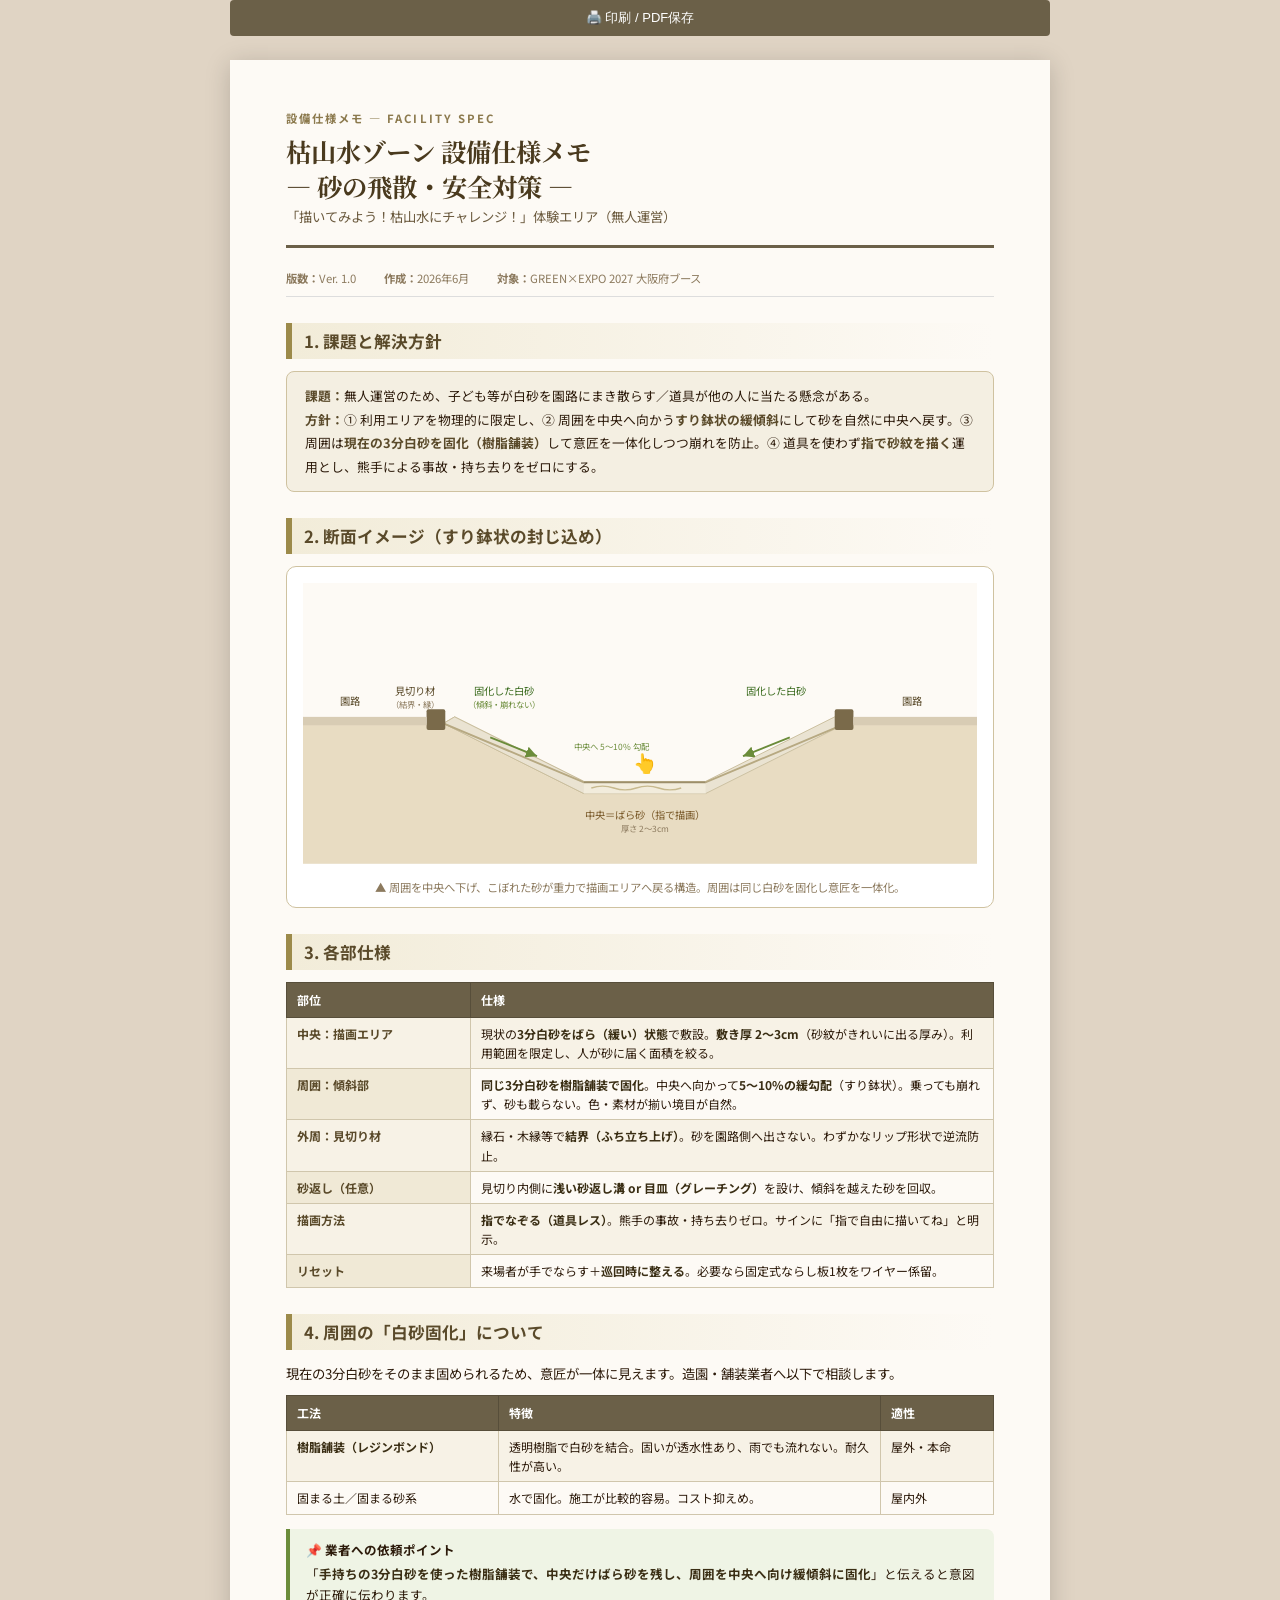
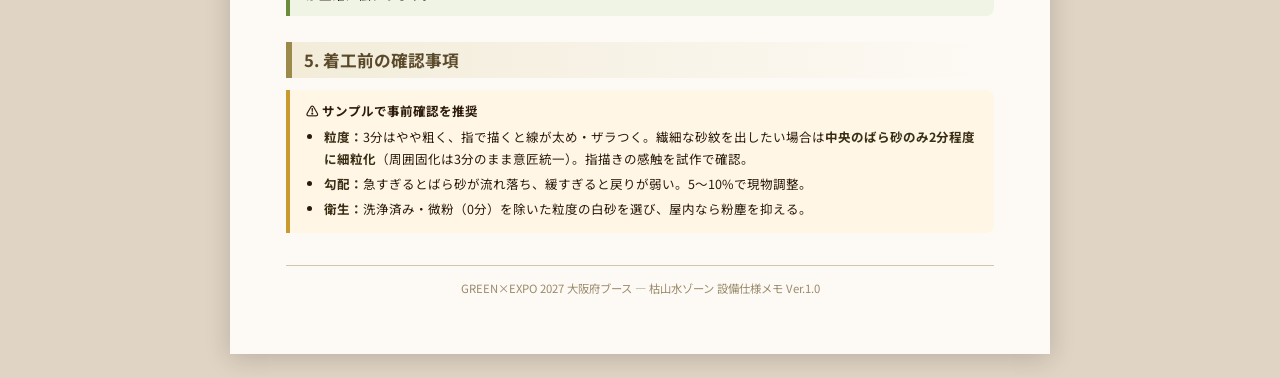
==== 枯山水ゾーン設備仕様メモ.html @ d0030f8b "docs: 枯山水ゾーンの設備仕様メモを追加 砂の飛散・安全対策。すり鉢状の封じ込め構造（断面図つき）・ 同じ3分白砂の樹脂舗装固化・指描き運用・着工前確認事項をまとめた  Co-Authored-B" ====
<!DOCTYPE html>
<html lang="ja">
<head>
<meta charset="UTF-8">
<meta name="viewport" content="width=device-width, initial-scale=1.0">
<title>枯山水ゾーン 設備仕様メモ</title>
<style>
  @import url('https://fonts.googleapis.com/css2?family=Noto+Sans+JP:wght@400;500;700&family=Noto+Serif+JP:wght@700&display=swap');

  * { box-sizing: border-box; margin: 0; padding: 0; }

  body {
    font-family: "Noto Sans JP", "Hiragino Kaku Gothic ProN", sans-serif;
    font-size: 10pt;
    line-height: 1.8;
    color: #2C1A0A;
    background: #E0D4C4;
  }

  @page { size: A4; margin: 14mm 0; }
  @media print {
    body { background: #fff; }
    .page { box-shadow: none; margin: 0 auto; border-radius: 0; }
    .no-print { display: none; }
    table, .box, .callout, .diagram { page-break-inside: avoid; }
  }

  .page {
    max-width: 820px;
    margin: 24px auto;
    background: #FDFAF5;
    box-shadow: 0 4px 24px rgba(0,0,0,0.18);
    padding: 48px 56px 56px;
  }

  /* ── ヘッダ ─────────────────────── */
  .doc-header {
    border-bottom: 3px solid #6B6048;
    padding-bottom: 16px;
    margin-bottom: 8px;
  }
  .doc-header__label {
    font-size: 8.5pt;
    letter-spacing: 0.18em;
    color: #8C7A4E;
    font-weight: 700;
  }
  .doc-header__title {
    font-family: "Noto Serif JP", serif;
    font-size: 19pt;
    font-weight: 700;
    color: #4A3A1E;
    line-height: 1.35;
    margin: 6px 0 2px;
  }
  .doc-header__sub { font-size: 10pt; color: #6B5A3E; }
  .doc-meta {
    display: flex; gap: 28px;
    font-size: 8.5pt; color: #8C7A5E;
    margin: 12px 0 26px; padding: 8px 0;
    border-bottom: 1px solid #DDD;
  }

  /* ── 見出し ──────────────────────── */
  h2 {
    font-size: 12.5pt;
    color: #5A4A2A;
    border-left: 6px solid #9C8A4A;
    padding: 3px 0 3px 12px;
    margin: 26px 0 12px;
    background: linear-gradient(90deg, #F2ECD9 0%, transparent 100%);
  }
  p { margin: 6px 0; }
  ul { margin: 6px 0 10px 22px; }
  li { margin: 3px 0; }

  /* ── 課題ボックス ───────────────── */
  .intro {
    background: #F4EFE2;
    border: 1.5px solid #CFC2A0;
    border-radius: 8px;
    padding: 12px 18px;
    font-size: 9.6pt;
    line-height: 1.85;
  }
  .intro strong { color: #5A4A2A; }

  /* ── 断面図 ──────────────────────── */
  .diagram {
    background: #fff;
    border: 1.5px solid #CFC2A0;
    border-radius: 10px;
    padding: 16px 16px 10px;
    margin: 12px 0;
    text-align: center;
  }
  .diagram svg { width: 100%; height: auto; max-width: 700px; }
  .diagram__cap { font-size: 8.5pt; color: #8C7A5E; margin-top: 6px; }

  /* ── テーブル ────────────────────── */
  table {
    width: 100%; border-collapse: collapse;
    font-size: 9pt; margin: 10px 0 14px;
  }
  th {
    background: #6B6048; color: #fff;
    text-align: left; padding: 6px 10px;
    border: 1px solid #574E3A; font-weight: 700;
  }
  td {
    padding: 6px 10px; border: 1px solid #D0C6AC;
    vertical-align: top; line-height: 1.6;
  }
  tr:nth-child(even) td { background: #F7F2E6; }
  td.k { background: #F0E9D6; font-weight: 700; color: #5A4A2A; white-space: nowrap; width: 26%; }
  td strong { color: #3A2E14; }

  /* ── 注意ボックス ───────────────── */
  .callout {
    border-left: 4px solid;
    border-radius: 0 8px 8px 0;
    padding: 10px 16px;
    margin: 12px 0;
    font-size: 9.4pt;
    line-height: 1.75;
  }
  .callout--note { background: #EFF4E5; border-color: #6B8C3A; }
  .callout--check { background: #FFF6E5; border-color: #C99A30; }
  .callout strong { color: #3A2E14; }
  .callout__title { font-weight: 700; display: block; margin-bottom: 2px; }

  .footer-note {
    margin-top: 32px; padding-top: 12px;
    border-top: 1px solid #D0C6AC;
    font-size: 8.5pt; color: #9B8A6A; text-align: center;
  }

  .print-btn {
    display: block; width: 820px; max-width: 100%;
    margin: 0 auto 8px; text-align: center;
    padding: 9px; font-size: 13px;
    background: #6B6048; color: #fff;
    border: none; cursor: pointer; border-radius: 4px;
  }
  .print-btn:hover { background: #837750; }
</style>
</head>
<body>

<button class="print-btn no-print" onclick="window.print()">🖨️ 印刷 / PDF保存</button>

<div class="page">

  <div class="doc-header">
    <div class="doc-header__label">設備仕様メモ ― FACILITY SPEC</div>
    <div class="doc-header__title">枯山水ゾーン 設備仕様メモ<br>― 砂の飛散・安全対策 ―</div>
    <div class="doc-header__sub">「描いてみよう！枯山水にチャレンジ！」体験エリア（無人運営）</div>
  </div>
  <div class="doc-meta">
    <span><strong>版数：</strong>Ver. 1.0</span>
    <span><strong>作成：</strong>2026年6月</span>
    <span><strong>対象：</strong>GREEN×EXPO 2027 大阪府ブース</span>
  </div>

  <!-- 課題と方針 -->
  <h2>1. 課題と解決方針</h2>
  <p class="intro">
    <strong>課題：</strong>無人運営のため、子ども等が白砂を園路にまき散らす／道具が他の人に当たる懸念がある。<br>
    <strong>方針：</strong>① 利用エリアを物理的に限定し、② 周囲を中央へ向かう<strong>すり鉢状の緩傾斜</strong>にして砂を自然に中央へ戻す。③ 周囲は<strong>現在の3分白砂を固化（樹脂舗装）</strong>して意匠を一体化しつつ崩れを防止。④ 道具を使わず<strong>指で砂紋を描く</strong>運用とし、熊手による事故・持ち去りをゼロにする。
  </p>

  <!-- 断面図 -->
  <h2>2. 断面イメージ（すり鉢状の封じ込め）</h2>
  <div class="diagram">
    <svg viewBox="0 0 720 300" xmlns="http://www.w3.org/2000/svg">
      <!-- 空 -->
      <rect x="0" y="0" width="720" height="300" fill="#FDFAF5"/>

      <!-- 地盤（園路下地） -->
      <path d="M0,150 L120,150 L150,150
               L300,225 L430,225 L580,150
               L600,150 L720,150 L720,300 L0,300 Z"
            fill="#E8DCC2" stroke="none"/>

      <!-- 固化白砂（傾斜部・左右） -->
      <path d="M150,150 L300,225 L300,212 L162,143 Z" fill="#E4DCC8" stroke="#C9Bd9c" stroke-width="1"/>
      <path d="M150,150 L300,225 L430,225 L580,150 L568,143 L430,212 L300,212 L162,143 Z"
            fill="#EAE3D2" stroke="#C9Bd9c" stroke-width="1"/>

      <!-- 固化傾斜の表層（粒テクスチャ風） -->
      <path d="M150,150 L300,213 L430,213 L580,150"
            fill="none" stroke="#B7A982" stroke-width="2"/>

      <!-- 中央ばら砂 -->
      <path d="M300,213 L430,213 L430,225 L300,225 Z" fill="#F2ECDC"/>
      <path d="M300,213 L430,213" stroke="#9C8E6A" stroke-width="2"/>
      <!-- 砂紋ライン -->
      <path d="M308,219 q12,-4 24,0 t24,0 t24,0 t24,0" fill="none" stroke="#C7B98E" stroke-width="1.5"/>

      <!-- 見切り材（縁・左右） -->
      <rect x="132" y="135" width="20" height="22" rx="2" fill="#7A6A4A"/>
      <rect x="568" y="135" width="20" height="22" rx="2" fill="#7A6A4A"/>

      <!-- 園路（左右） -->
      <rect x="0" y="143" width="132" height="9" fill="#D8CCB4"/>
      <rect x="588" y="143" width="132" height="9" fill="#D8CCB4"/>

      <!-- 指で描く手のアイコン -->
      <text x="365" y="200" font-size="20" text-anchor="middle">👆</text>

      <!-- 勾配矢印 -->
      <path d="M200,165 L250,185" stroke="#6B8C3A" stroke-width="2" marker-end="url(#arr)"/>
      <path d="M520,165 L470,185" stroke="#6B8C3A" stroke-width="2" marker-end="url(#arr)"/>
      <defs>
        <marker id="arr" markerWidth="8" markerHeight="8" refX="6" refY="3" orient="auto">
          <path d="M0,0 L6,3 L0,6 Z" fill="#6B8C3A"/>
        </marker>
      </defs>

      <!-- ラベル -->
      <g font-size="11" fill="#5A4A2A">
        <text x="40" y="130">園路</text>
        <text x="640" y="130">園路</text>
        <text x="120" y="120" text-anchor="middle">見切り材</text>
        <text x="120" y="133" text-anchor="middle" font-size="9" fill="#8C7A5E">（結界・縁）</text>
        <text x="215" y="120" text-anchor="middle" fill="#3A6B1E">固化した白砂</text>
        <text x="215" y="133" text-anchor="middle" font-size="9" fill="#6B8C3A">（傾斜・崩れない）</text>
        <text x="365" y="252" text-anchor="middle" fill="#7A5A2A">中央＝ばら砂（指で描画）</text>
        <text x="365" y="266" text-anchor="middle" font-size="9" fill="#8C7A5E">厚さ 2〜3cm</text>
        <text x="505" y="120" text-anchor="middle" fill="#3A6B1E">固化した白砂</text>
        <text x="290" y="178" font-size="9" fill="#6B8C3A">中央へ 5〜10% 勾配</text>
      </g>
    </svg>
    <div class="diagram__cap">▲ 周囲を中央へ下げ、こぼれた砂が重力で描画エリアへ戻る構造。周囲は同じ白砂を固化し意匠を一体化。</div>
  </div>

  <!-- 仕様 -->
  <h2>3. 各部仕様</h2>
  <table>
    <tr><th style="width:26%">部位</th><th>仕様</th></tr>
    <tr><td class="k">中央：描画エリア</td><td>現状の<strong>3分白砂をばら（緩い）状態</strong>で敷設。<strong>敷き厚 2〜3cm</strong>（砂紋がきれいに出る厚み）。利用範囲を限定し、人が砂に届く面積を絞る。</td></tr>
    <tr><td class="k">周囲：傾斜部</td><td><strong>同じ3分白砂を樹脂舗装で固化</strong>。中央へ向かって<strong>5〜10%の緩勾配</strong>（すり鉢状）。乗っても崩れず、砂も載らない。色・素材が揃い境目が自然。</td></tr>
    <tr><td class="k">外周：見切り材</td><td>縁石・木縁等で<strong>結界（ふち立ち上げ）</strong>。砂を園路側へ出さない。わずかなリップ形状で逆流防止。</td></tr>
    <tr><td class="k">砂返し（任意）</td><td>見切り内側に<strong>浅い砂返し溝 or 目皿（グレーチング）</strong>を設け、傾斜を越えた砂を回収。</td></tr>
    <tr><td class="k">描画方法</td><td><strong>指でなぞる（道具レス）</strong>。熊手の事故・持ち去りゼロ。サインに「指で自由に描いてね」と明示。</td></tr>
    <tr><td class="k">リセット</td><td>来場者が手でならす＋<strong>巡回時に整える</strong>。必要なら固定式ならし板1枚をワイヤー係留。</td></tr>
  </table>

  <!-- 固化技術 -->
  <h2>4. 周囲の「白砂固化」について</h2>
  <p>現在の3分白砂をそのまま固められるため、意匠が一体に見えます。造園・舗装業者へ以下で相談します。</p>
  <table>
    <tr><th style="width:30%">工法</th><th>特徴</th><th style="width:16%">適性</th></tr>
    <tr><td><strong>樹脂舗装（レジンボンド）</strong></td><td>透明樹脂で白砂を結合。固いが透水性あり、雨でも流れない。耐久性が高い。</td><td>屋外・本命</td></tr>
    <tr><td>固まる土／固まる砂系</td><td>水で固化。施工が比較的容易。コスト抑えめ。</td><td>屋内外</td></tr>
  </table>
  <div class="callout callout--note">
    <span class="callout__title">📌 業者への依頼ポイント</span>
    「<strong>手持ちの3分白砂を使った樹脂舗装で、中央だけばら砂を残し、周囲を中央へ向け緩傾斜に固化</strong>」と伝えると意図が正確に伝わります。
  </div>

  <!-- 確認事項 -->
  <h2>5. 着工前の確認事項</h2>
  <div class="callout callout--check">
    <span class="callout__title">⚠ サンプルで事前確認を推奨</span>
    <ul style="margin:4px 0 0 18px;">
      <li><strong>粒度：</strong>3分はやや粗く、指で描くと線が太め・ザラつく。繊細な砂紋を出したい場合は<strong>中央のばら砂のみ2分程度に細粒化</strong>（周囲固化は3分のまま意匠統一）。指描きの感触を試作で確認。</li>
      <li><strong>勾配：</strong>急すぎるとばら砂が流れ落ち、緩すぎると戻りが弱い。5〜10%で現物調整。</li>
      <li><strong>衛生：</strong>洗浄済み・微粉（0分）を除いた粒度の白砂を選び、屋内なら粉塵を抑える。</li>
    </ul>
  </div>

  <div class="footer-note">
    GREEN×EXPO 2027 大阪府ブース ― 枯山水ゾーン 設備仕様メモ Ver.1.0
  </div>

</div><!-- /page -->
</body>
</html>
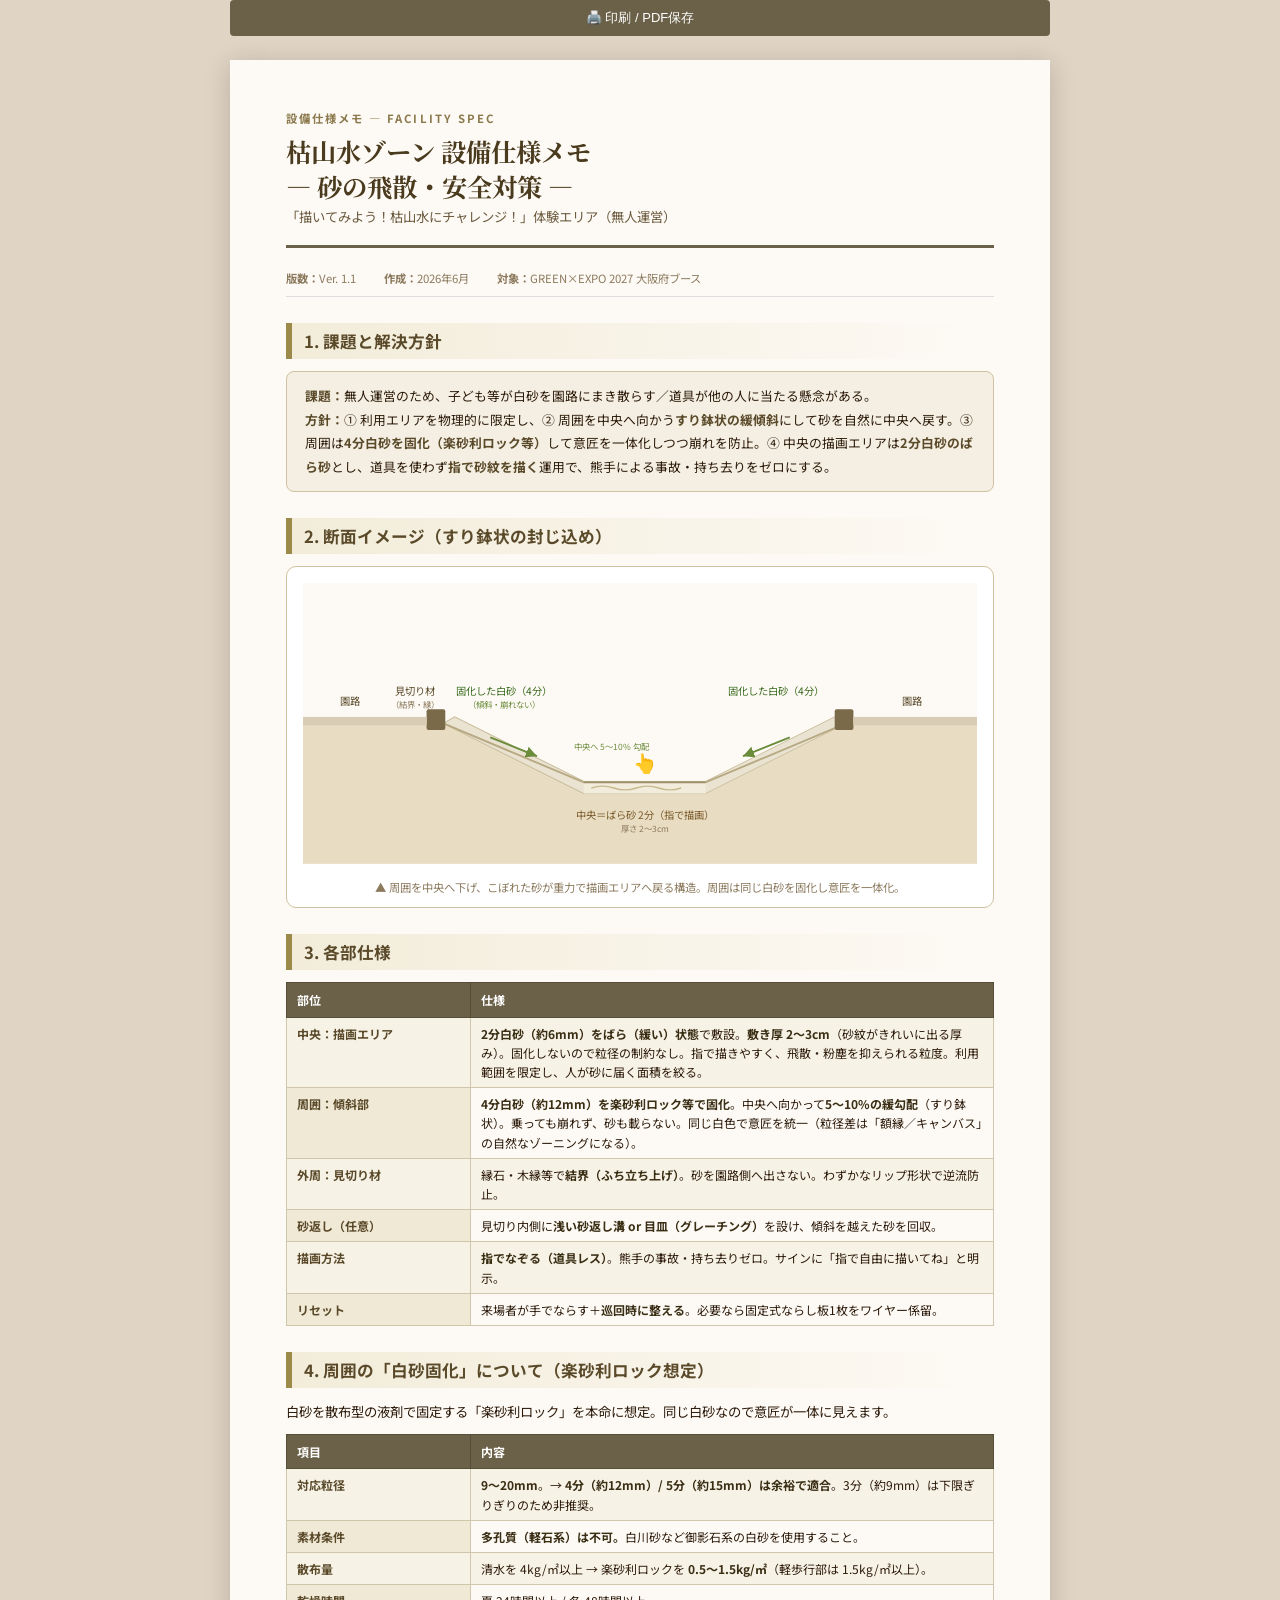
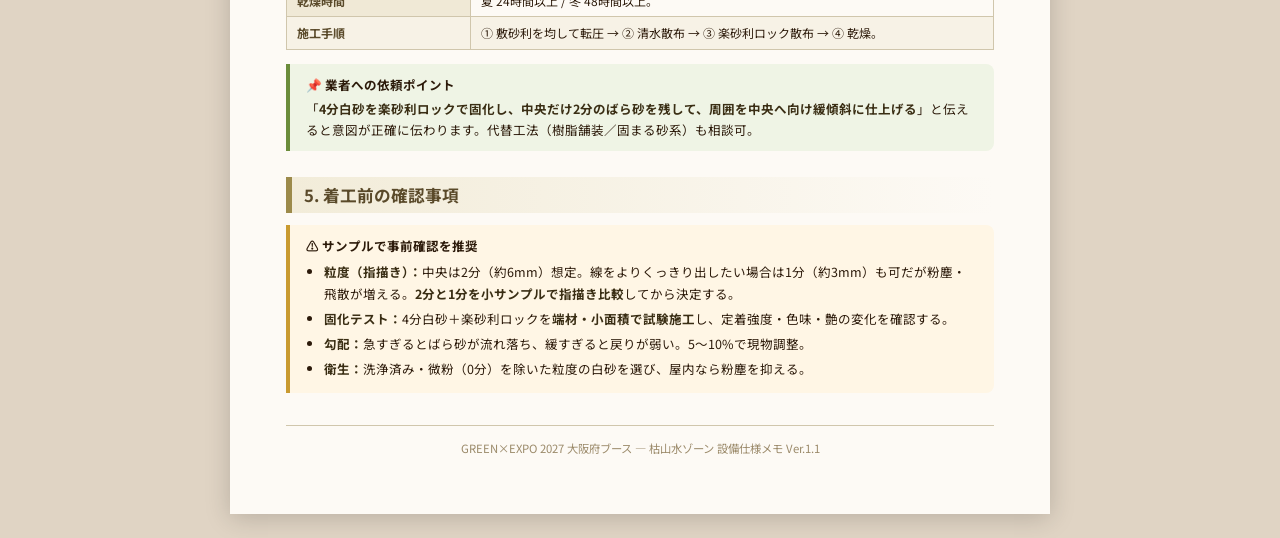
==== commit 2577cad8: "docs: 枯山水ゾーン設備仕様メモを更新（Ver.1.1） 最終仕様を反映： - 周囲固化部=4分白砂（楽砂利ロック対応粒径9〜20mmに適合） - 中央描画部=2分白砂ばら（指描き・低粉塵） - " ====
--- a/枯山水ゾーン設備仕様メモ.html
+++ b/枯山水ゾーン設備仕様メモ.html
@@ -157,7 +157,7 @@
     <div class="doc-header__sub">「描いてみよう！枯山水にチャレンジ！」体験エリア（無人運営）</div>
   </div>
   <div class="doc-meta">
-    <span><strong>版数：</strong>Ver. 1.0</span>
+    <span><strong>版数：</strong>Ver. 1.1</span>
     <span><strong>作成：</strong>2026年6月</span>
     <span><strong>対象：</strong>GREEN×EXPO 2027 大阪府ブース</span>
   </div>
@@ -166,7 +166,7 @@
   <h2>1. 課題と解決方針</h2>
   <p class="intro">
     <strong>課題：</strong>無人運営のため、子ども等が白砂を園路にまき散らす／道具が他の人に当たる懸念がある。<br>
-    <strong>方針：</strong>① 利用エリアを物理的に限定し、② 周囲を中央へ向かう<strong>すり鉢状の緩傾斜</strong>にして砂を自然に中央へ戻す。③ 周囲は<strong>現在の3分白砂を固化（樹脂舗装）</strong>して意匠を一体化しつつ崩れを防止。④ 道具を使わず<strong>指で砂紋を描く</strong>運用とし、熊手による事故・持ち去りをゼロにする。
+    <strong>方針：</strong>① 利用エリアを物理的に限定し、② 周囲を中央へ向かう<strong>すり鉢状の緩傾斜</strong>にして砂を自然に中央へ戻す。③ 周囲は<strong>4分白砂を固化（楽砂利ロック等）</strong>して意匠を一体化しつつ崩れを防止。④ 中央の描画エリアは<strong>2分白砂のばら砂</strong>とし、道具を使わず<strong>指で砂紋を描く</strong>運用で、熊手による事故・持ち去りをゼロにする。
   </p>
 
   <!-- 断面図 -->
@@ -223,11 +223,11 @@
         <text x="640" y="130">園路</text>
         <text x="120" y="120" text-anchor="middle">見切り材</text>
         <text x="120" y="133" text-anchor="middle" font-size="9" fill="#8C7A5E">（結界・縁）</text>
-        <text x="215" y="120" text-anchor="middle" fill="#3A6B1E">固化した白砂</text>
+        <text x="215" y="120" text-anchor="middle" fill="#3A6B1E">固化した白砂（4分）</text>
         <text x="215" y="133" text-anchor="middle" font-size="9" fill="#6B8C3A">（傾斜・崩れない）</text>
-        <text x="365" y="252" text-anchor="middle" fill="#7A5A2A">中央＝ばら砂（指で描画）</text>
+        <text x="365" y="252" text-anchor="middle" fill="#7A5A2A">中央＝ばら砂 2分（指で描画）</text>
         <text x="365" y="266" text-anchor="middle" font-size="9" fill="#8C7A5E">厚さ 2〜3cm</text>
-        <text x="505" y="120" text-anchor="middle" fill="#3A6B1E">固化した白砂</text>
+        <text x="505" y="120" text-anchor="middle" fill="#3A6B1E">固化した白砂（4分）</text>
         <text x="290" y="178" font-size="9" fill="#6B8C3A">中央へ 5〜10% 勾配</text>
       </g>
     </svg>
@@ -238,8 +238,8 @@
   <h2>3. 各部仕様</h2>
   <table>
     <tr><th style="width:26%">部位</th><th>仕様</th></tr>
-    <tr><td class="k">中央：描画エリア</td><td>現状の<strong>3分白砂をばら（緩い）状態</strong>で敷設。<strong>敷き厚 2〜3cm</strong>（砂紋がきれいに出る厚み）。利用範囲を限定し、人が砂に届く面積を絞る。</td></tr>
-    <tr><td class="k">周囲：傾斜部</td><td><strong>同じ3分白砂を樹脂舗装で固化</strong>。中央へ向かって<strong>5〜10%の緩勾配</strong>（すり鉢状）。乗っても崩れず、砂も載らない。色・素材が揃い境目が自然。</td></tr>
+    <tr><td class="k">中央：描画エリア</td><td><strong>2分白砂（約6mm）をばら（緩い）状態</strong>で敷設。<strong>敷き厚 2〜3cm</strong>（砂紋がきれいに出る厚み）。固化しないので粒径の制約なし。指で描きやすく、飛散・粉塵を抑えられる粒度。利用範囲を限定し、人が砂に届く面積を絞る。</td></tr>
+    <tr><td class="k">周囲：傾斜部</td><td><strong>4分白砂（約12mm）を楽砂利ロック等で固化</strong>。中央へ向かって<strong>5〜10%の緩勾配</strong>（すり鉢状）。乗っても崩れず、砂も載らない。同じ白色で意匠を統一（粒径差は「額縁／キャンバス」の自然なゾーニングになる）。</td></tr>
     <tr><td class="k">外周：見切り材</td><td>縁石・木縁等で<strong>結界（ふち立ち上げ）</strong>。砂を園路側へ出さない。わずかなリップ形状で逆流防止。</td></tr>
     <tr><td class="k">砂返し（任意）</td><td>見切り内側に<strong>浅い砂返し溝 or 目皿（グレーチング）</strong>を設け、傾斜を越えた砂を回収。</td></tr>
     <tr><td class="k">描画方法</td><td><strong>指でなぞる（道具レス）</strong>。熊手の事故・持ち去りゼロ。サインに「指で自由に描いてね」と明示。</td></tr>
@@ -247,16 +247,19 @@
   </table>
 
   <!-- 固化技術 -->
-  <h2>4. 周囲の「白砂固化」について</h2>
-  <p>現在の3分白砂をそのまま固められるため、意匠が一体に見えます。造園・舗装業者へ以下で相談します。</p>
+  <h2>4. 周囲の「白砂固化」について（楽砂利ロック想定）</h2>
+  <p>白砂を散布型の液剤で固定する「楽砂利ロック」を本命に想定。同じ白砂なので意匠が一体に見えます。</p>
   <table>
-    <tr><th style="width:30%">工法</th><th>特徴</th><th style="width:16%">適性</th></tr>
-    <tr><td><strong>樹脂舗装（レジンボンド）</strong></td><td>透明樹脂で白砂を結合。固いが透水性あり、雨でも流れない。耐久性が高い。</td><td>屋外・本命</td></tr>
-    <tr><td>固まる土／固まる砂系</td><td>水で固化。施工が比較的容易。コスト抑えめ。</td><td>屋内外</td></tr>
+    <tr><th style="width:24%">項目</th><th>内容</th></tr>
+    <tr><td class="k">対応粒径</td><td><strong>9〜20mm</strong>。→ <strong>4分（約12mm）/ 5分（約15mm）は余裕で適合</strong>。3分（約9mm）は下限ぎりぎりのため非推奨。</td></tr>
+    <tr><td class="k">素材条件</td><td><strong>多孔質（軽石系）は不可。</strong>白川砂など御影石系の白砂を使用すること。</td></tr>
+    <tr><td class="k">散布量</td><td>清水を 4kg/㎡以上 → 楽砂利ロックを <strong>0.5〜1.5kg/㎡</strong>（軽歩行部は 1.5kg/㎡以上）。</td></tr>
+    <tr><td class="k">乾燥時間</td><td>夏 24時間以上 / 冬 48時間以上。</td></tr>
+    <tr><td class="k">施工手順</td><td>① 敷砂利を均して転圧 → ② 清水散布 → ③ 楽砂利ロック散布 → ④ 乾燥。</td></tr>
   </table>
   <div class="callout callout--note">
     <span class="callout__title">📌 業者への依頼ポイント</span>
-    「<strong>手持ちの3分白砂を使った樹脂舗装で、中央だけばら砂を残し、周囲を中央へ向け緩傾斜に固化</strong>」と伝えると意図が正確に伝わります。
+    「<strong>4分白砂を楽砂利ロックで固化し、中央だけ2分のばら砂を残して、周囲を中央へ向け緩傾斜に仕上げる</strong>」と伝えると意図が正確に伝わります。代替工法（樹脂舗装／固まる砂系）も相談可。
   </div>
 
   <!-- 確認事項 -->
@@ -264,14 +267,15 @@
   <div class="callout callout--check">
     <span class="callout__title">⚠ サンプルで事前確認を推奨</span>
     <ul style="margin:4px 0 0 18px;">
-      <li><strong>粒度：</strong>3分はやや粗く、指で描くと線が太め・ザラつく。繊細な砂紋を出したい場合は<strong>中央のばら砂のみ2分程度に細粒化</strong>（周囲固化は3分のまま意匠統一）。指描きの感触を試作で確認。</li>
+      <li><strong>粒度（指描き）：</strong>中央は2分（約6mm）想定。線をよりくっきり出したい場合は1分（約3mm）も可だが粉塵・飛散が増える。<strong>2分と1分を小サンプルで指描き比較</strong>してから決定する。</li>
+      <li><strong>固化テスト：</strong>4分白砂＋楽砂利ロックを<strong>端材・小面積で試験施工</strong>し、定着強度・色味・艶の変化を確認する。</li>
       <li><strong>勾配：</strong>急すぎるとばら砂が流れ落ち、緩すぎると戻りが弱い。5〜10%で現物調整。</li>
       <li><strong>衛生：</strong>洗浄済み・微粉（0分）を除いた粒度の白砂を選び、屋内なら粉塵を抑える。</li>
     </ul>
   </div>
 
   <div class="footer-note">
-    GREEN×EXPO 2027 大阪府ブース ― 枯山水ゾーン 設備仕様メモ Ver.1.0
+    GREEN×EXPO 2027 大阪府ブース ― 枯山水ゾーン 設備仕様メモ Ver.1.1
   </div>
 
 </div><!-- /page -->
